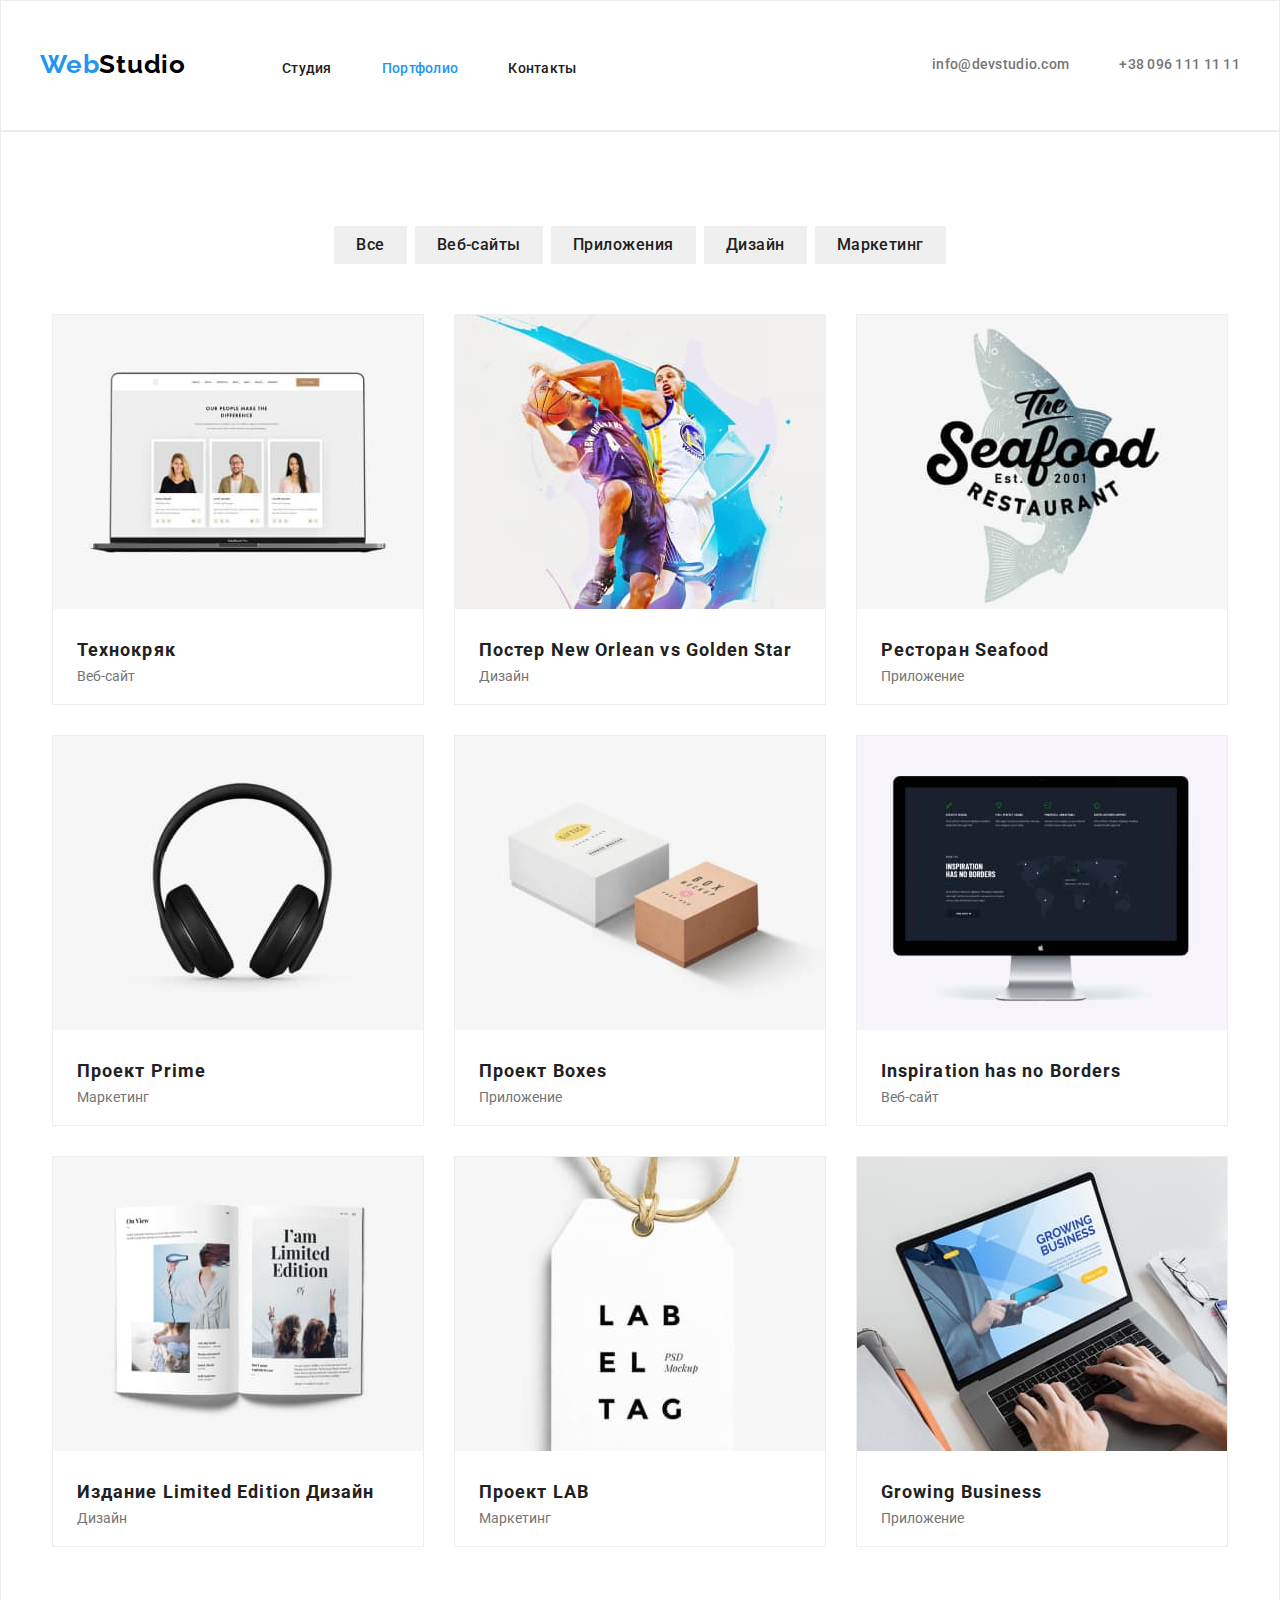
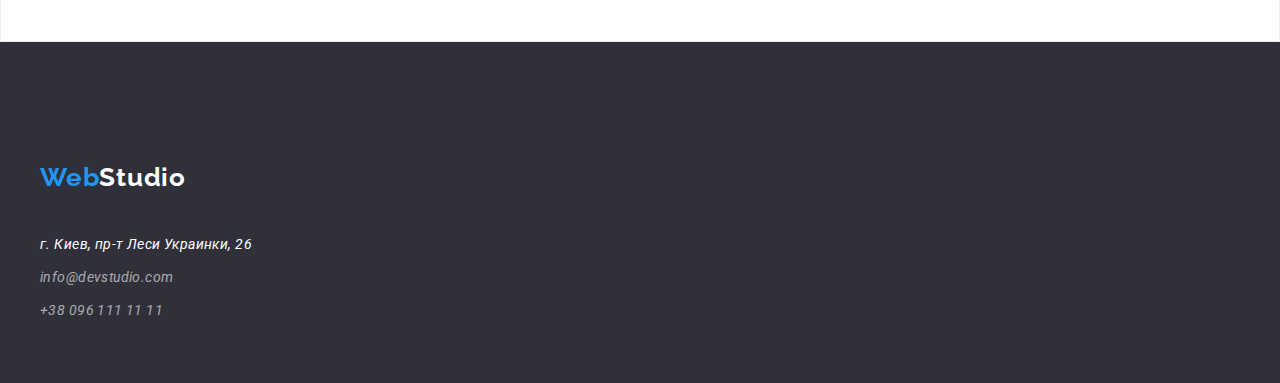
==== portfolio.html @ 840a7e4b "GoIT" ====
<!DOCTYPE html>
<html lang="ru">
  <head>
    <meta charset="UTF-8" />
    <meta http-equiv="X-UA-Compatible" content="IE=edge" />
    <meta name="viewport" content="width=device-width, initial-scale=1.0" />
    <title>Document</title>
    <link rel="preconnect" href="https://fonts.googleapis.com" />
    <link rel="preconnect" href="https://fonts.gstatic.com" crossorigin />
    <link
      href="https://fonts.googleapis.com/css2?family=Raleway:wght@700&family=Roboto:wght@400;500;700;900&display=swap"
      rel="stylesheet"
    />
    <link
      rel="stylesheet"
      href="https://cdnjs.cloudflare.com/ajax/libs/modern-normalize/1.0.0/modern-normalize.min.css"
    />
    <link rel="stylesheet" href="./css/styles.css" />
  </head>

  <body>
    <!--header-->
    <header class="header">
      <div class="container main-nav">
        <nav class="nav">
          <a href="index.html" class="logo-fist"
            >Web<span class="logo-second">Studio</span>
          </a>

          <ul class="list-nav">
            <li class="item">
              <a href="./index.html " class="link">Студия</a>
            </li>
            <li class="item">
              <a href="./portfolio.html" class="link current">Портфолио</a>
            </li>
            <li class="item">
              <a href="./index.html" class="link">Контакты</a>
            </li>
          </ul>
        </nav>

        <ul class="list-contacts">
          <li class="item">
            <a href="mailto:info@devstudio.com" class="link"
              >info@devstudio.com</a
            >
          </li>
          <li class="item">
            <a href="tel:+380961111111" class="link">+38 096 111 11 11</a>
          </li>
        </ul>
      </div>
    </header>
    <main class="portfolio-content">
      <section class="portfolio-section">
        <div class="container">
          <ul class="filters">
            <li class="item">
              <button type="button" class="btn">Все</button>
            </li>
            <li class="item">
              <button type="button" class="btn">Веб-сайты</button>
            </li>
            <li class="item">
              <button type="button" class="btn">Приложения</button>
            </li>
            <li class="item">
              <button type="button" class="btn">Дизайн</button>
            </li>
            <li class="item">
              <button type="button" class="btn">Маркетинг</button>
            </li>
          </ul>

          <ul class="soft-list">
            <li class="item">
              <a href="">
                <img src="./images/laptop.jpg" width="370" alt="laptop" />
              </a>
              <h3 class="card-name">Технокряк</h3>
              <p class="card-text">Веб-сайт</p>
            </li>
            <li class="item">
              <a href="">
                <img src="./images/poster.jpg" width="370" alt="poster" />
              </a>
              <h3 class="card-name">Постер New Orlean vs Golden Star</h3>
              <p class="card-text">Дизайн</p>
            </li>
            <li class="item">
              <a href="">
                <img
                  src="./images/logo-restaurant.jpg"
                  width="370"
                  alt="restaurant"
              /></a>
              <h3 class="card-name">Ресторан Seafood</h3>
              <p class="card-text">Приложение</p>
            </li>
            <li class="item">
              <a href="">
                <img src="./images/headphones.jpg" width="370" alt="headphones"
              /></a>
              <h3 class="card-name">Проект Prime</h3>
              <p class="card-text">Маркетинг</p>
            </li>
            <li class="item">
              <a href=""
                ><img src="./images/box.jpg" width="370" alt="box"
              /></a>
              <h3 class="card-name">Проект Boxes</h3>
              <p class="card-text">Приложение</p>
            </li>
            <li class="item">
              <a href=""
                ><img src="./images/monoblock.jpg" width="370" alt="monoblock"
              /></a>
              <h3 class="card-name">Inspiration has no Borders</h3>
              <p class="card-text">Веб-сайт</p>
            </li>
            <li class="item">
              <a href=""
                ><img src="./images/book.jpg" width="370" alt="book"
              /></a>
              <h3 class="card-name">Издание Limited Edition Дизайн</h3>
              <p class="card-text">Дизайн</p>
            </li>
            <li class="item">
              <a href=""
                ><img src="./images/tag.jpg" width="370" alt="tag"
              /></a>
              <h3 class="card-name">Проект LAB</h3>
              <p class="card-text">Маркетинг</p>
            </li>
            <li class="item">
              <a href=""
                ><img
                  src="./images/working-on-a-laptop.jpg"
                  width="370"
                  alt="working"
              /></a>
              <h3 class="card-name">Growing Business</h3>
              <p class="card-text">Приложение</p>
            </li>
          </ul>
        </div>
      </section>
    </main>
    <footer class="footer">
      <div class="container">
        <a href="index.htm" class="logo-third"
          >Web<span class="logo-fourth">Studio</span>
        </a>
        <address class="address">
          <ul>
            <li>г. Киев, пр-т Леси Украинки, 26</li>
            <li>
              <a href="mailto:info@devstudio.com" class="link"
                >info@devstudio.com</a
              >
            </li>
            <li class="item">
              <a href="tel:+380961111111" class="link">+38 096 111 11 11</a>
            </li>
          </ul>
        </address>
      </div>
    </footer>
  </body>
</html>
---- css/styles.css ----
:root {
    --primary-text-color: #757575;
    --title-tex-color:#212121;
    --accent-color:#2196F3;
    --primary-white-color:#FFFFFF;
    --primary-background-color:#E5E5E5;
    --secondary-background-color:#2F303A;
}
body {
    
    margin: 0;
    font-family: 'Roboto',
    sans-serif;
    font-size: 14px;
    background-color: var(--primary-white-color);
    color: var(--primary-text-color);
}
html {
    box-sizing: border-box;
}
*,
 ::before,
 ::after {
    box-sizing: inherit;
}

a {
    text-decoration: none;
}

ul,
li { 
    margin: 0;
    padding: 0;
    list-style-type: none;
}
.img {
    display: block;
}
/*heder*/
.container {
   
    width: 1200px;
    margin-left: 15px;
    margin-right: 15px;
    margin-left: auto;
    margin-right: auto;
    
}
.header{  
    background: var(--primary-white-color);
    border: 1px solid #ECECEC;
}
.main-nav {
    display: flex;
    align-items: center;
   
}
   
.logo-fist,
.logo-second {
    display: inline-block;
    margin: 0;
    padding: 0;
    margin-left: auto;
    font-family: Raleway;
    font-weight: 700;
    font-size: 26px;
    line-height: 1.19;
    letter-spacing: 0.03em;
    
    
}

.logo-second {
    padding-top: 24px;
    padding-bottom: 25px;
    color: #000000;

}
.logo-fist {

    padding-top: 24px;
    padding-bottom: 25px;
    color: var(--accent-color);
    
}
.list-nav {
    
    display: inline-flex;
    margin-left: 93px;
}
.list-nav .item + .item {
    
    margin-left: 50px;
   
}

.list-nav .link {
    display: block;
    padding-top: 32px;
    padding-bottom: 32px;
    font-weight: 500;
    font-size: 14px;
    line-height: 1.14;
    letter-spacing: 0.02em;
    color: var(--title-tex-color);
} 
.list-nav .link.current {
    color: var(--accent-color);
}
.list-nav .link:hover,
.list-nav .link:focus {
    color: var(--accent-color);
}
.list-contacts {

    display: inline-flex;
    margin-left: auto;
    
}
.list-contacts .item + .item {
    margin-left: 50px;
}
.list-contacts .link {
    display: block;
    padding-top: 32px;
    padding-bottom: 32px;

    font-weight: 500;
    font-size: 14px;
    line-height: 1.14;
    letter-spacing: 0.02em;
    color: var(--primary-text-color);

}
.list-contacts .link:hover,
.list-contacts .link:focus {
    color: var(--accent-color);
}

/*hero*/
.hero {
  
    margin: 0 auto;
    text-align: center;    
    background: var(--secondary-background-color);
}
h1 {
    
    padding-top: 200px;
    margin-top: 0px;
    font-weight: 900;  
    font-size: 44px;
    line-height:1.36;
    letter-spacing: 0.06em;
    margin-bottom: 30px;
    text-transform: uppercase;
    color: var(--primary-white-color);
   
}


.button {
    display: inline-block;  
    padding: 10px 32px;
    min-width: 200px;
    margin-bottom:  200px;
    
    font-family: inherit;
    font-weight: 700;
    font-size: 16px;
    line-height: 1.87;
    align-items: center;
    letter-spacing: 0.06em;
    border-radius: 4px solid;
    cursor: pointer;
    color: var(--primary-white-color);
    background-color: var(--accent-color);
    
}
.button:hover,
.button:focus {
    filter: drop-shadow(0px 4px 4px rgba(0, 0, 0, 0.25));
    border-radius: 4px solid;
}
.button .primary {
    color: var(--title-tex-color);
    background-color: #F5F4FA;
}
.button .secondary {
    color: var(--accent-color);
    background-color: var(--primary-white-color);
}
/*peculiarities*/
.post {
    background: var(--primary-background-color);
    padding-top: 94px;
    padding-bottom: 94px;
    
}
.post-list {
    display: flex;
    flex-wrap: wrap;
}
.post-list .item {
    width: 270px;
    
}
.post-list .item + .item {
     margin-right: 30px;
    

}
.post-title {
    margin: 0;
    margin-bottom: 10px;
    font-weight: 700;
    font-size: 14px;
    line-height: 1.14;
    letter-spacing: 0.03em;
    text-transform: uppercase;
    color: var(--title-tex-color);
}
.post-text {
    margin: 0;
    font-weight: 400;
    font-size: 14px;
    line-height: 1.71;
    letter-spacing: 0.03em;
    color: var(--primary-text-color);
}

/*we doing */
.we-doing {
    background: var(--primary-background-color);
}
.content-list {
    display: flex;
    flex-wrap: wrap;
}
.content-list .item + .item {
    margin-left: 30px; 
}

.section-name 
{
    margin: 0 auto;
    margin-bottom: 50px;
    padding-top: 94px;
    font-weight: 700;
    font-size: 36px;
    text-align: center;
    letter-spacing: 0.03em;
    line-height: 1.17;
    color: var(--title-tex-color);
} 



/*our team*/
.team {
   
    margin-top: 94px;
    background: #F5F4FA;
}
.team-list {

    display: flex;
    flex-wrap: wrap;
}
.team-list .item + .item {
    margin-left: 30px;
}

.team-list .item {
    text-align: center;
    align-items:center;
    background: #FFFFFF;
    box-shadow: 0px 1px 3px rgba(0, 0, 0, 0.12),
    0px 1px 1px rgba(0, 0, 0, 0.14),
    0px 2px 1px rgba(0, 0, 0, 0.2);
    border-radius: 0px 0px 4px 4px;
    margin-bottom: 94px;
}         
    

       

.box-name {
    margin: 0;
    padding-top: 30px; 
    padding-bottom:  10px;

    font-weight: 500;
    font-size: 16px;
    line-height: 1.19;
    letter-spacing: 0.03em;
    color: var(--title-tex-color);

}
.box-text {
    margin: 0;
    padding-bottom: 30px;

    font-weight: 400;
    font-size: 16px;
    line-height: 1.19;
    letter-spacing: 0.03em;
    color: var(--primary-text-color);

}

/* basement */ 
.footer {
    display: block;
    cursor: none;
    background: var(--secondary-background-color);
}

.logo-third,
.logo-fourth {
    display: inline-block;
    padding-top: 60px;
    padding-bottom: 20px;
    font-family: Raleway;
    font-weight: 700;
    font-size: 26px;
    line-height: 1.19;
    letter-spacing: 0.03em;
}
.logo-third {
    cursor: none;
    color: var(--accent-color);

}
.logo-fourth {
    cursor: none;
    color: var(--primary-white-color);
}
.address li {
    display: block;
    margin: 0;
    padding-bottom: 9px; 
    cursor: none;
    font-weight: 400;
    font-size: 14px;
    line-height: 1.71;
    letter-spacing: 0.03em;
    color: var(--primary-white-color);
    
}
.address .link {
    display: block;
    margin: 0;
    
    cursor: none;
    font-weight: 400;
    font-size: 14px;
    line-height: 1.71;
    letter-spacing: 0.03em;
    color: rgba(255, 255, 255, 0.6);
    
}
.address .item {
    display: block;
    padding-bottom: 60px;
}
/* Portfolio Page*/
.btn { 
    display: block;
    font-family: inherit;
    border-radius: 4px solid;
    border: transparent;
    font-weight: 500;
    font-size: 16px;
    line-height: 1.62;
    text-align: center;
    letter-spacing: 0.03em;
    padding: 6px 22px;
    cursor: pointer;
    color: var(--title-tex-color);
}
.btn:hover,
.btn:focus {
    color: #FFFFFF;
    background: #2196F3;
}


/*portfolio section*/
.portfolio-section {
    
    padding-bottom: 94px;
    border: 1px solid #ECECEC;
}

.filters {
    display: flex;
    align-items: center;
    text-align: center;
    justify-content: center;
    padding-top: 94px;
      
}
.filters .item + .item {
    margin-left: 8px;
}


.soft-list {

    display: flex;
    flex-wrap: wrap;
    padding-top: 50px;
    justify-content: center;
   

}

.soft-list .item{
   
    margin-right: 30px;
    margin-bottom: 30px;
} 

.soft-list .item {
    
    background: #FFFFFF;
    border: 1px solid #EEEEEE;
    box-sizing: border-box;

}
.soft-list .item:nth-child( 3n ) {
    margin-right: 0;
    
}
.soft-list .item:nth-last-child( -n +3 ) {
    margin-bottom: 0;
}
.soft-list p {
   margin: 0;
   padding-left: 24px;
   padding-bottom: 20px;
}
.card-name {
    margin: 0;
    padding-left: 24px;
    padding-top: 20px;
    font-weight: 700;
    font-size: 18px;
    line-height: 2;
    letter-spacing: 0.06em;
    color: var(--title-tex-color);
}
.card-tex {
    
    font-weight: 400;
    font-size: 16px;
    line-height: 1.87;
    letter-spacing: 0.03em;
    color: var(--primary-text-color);
}
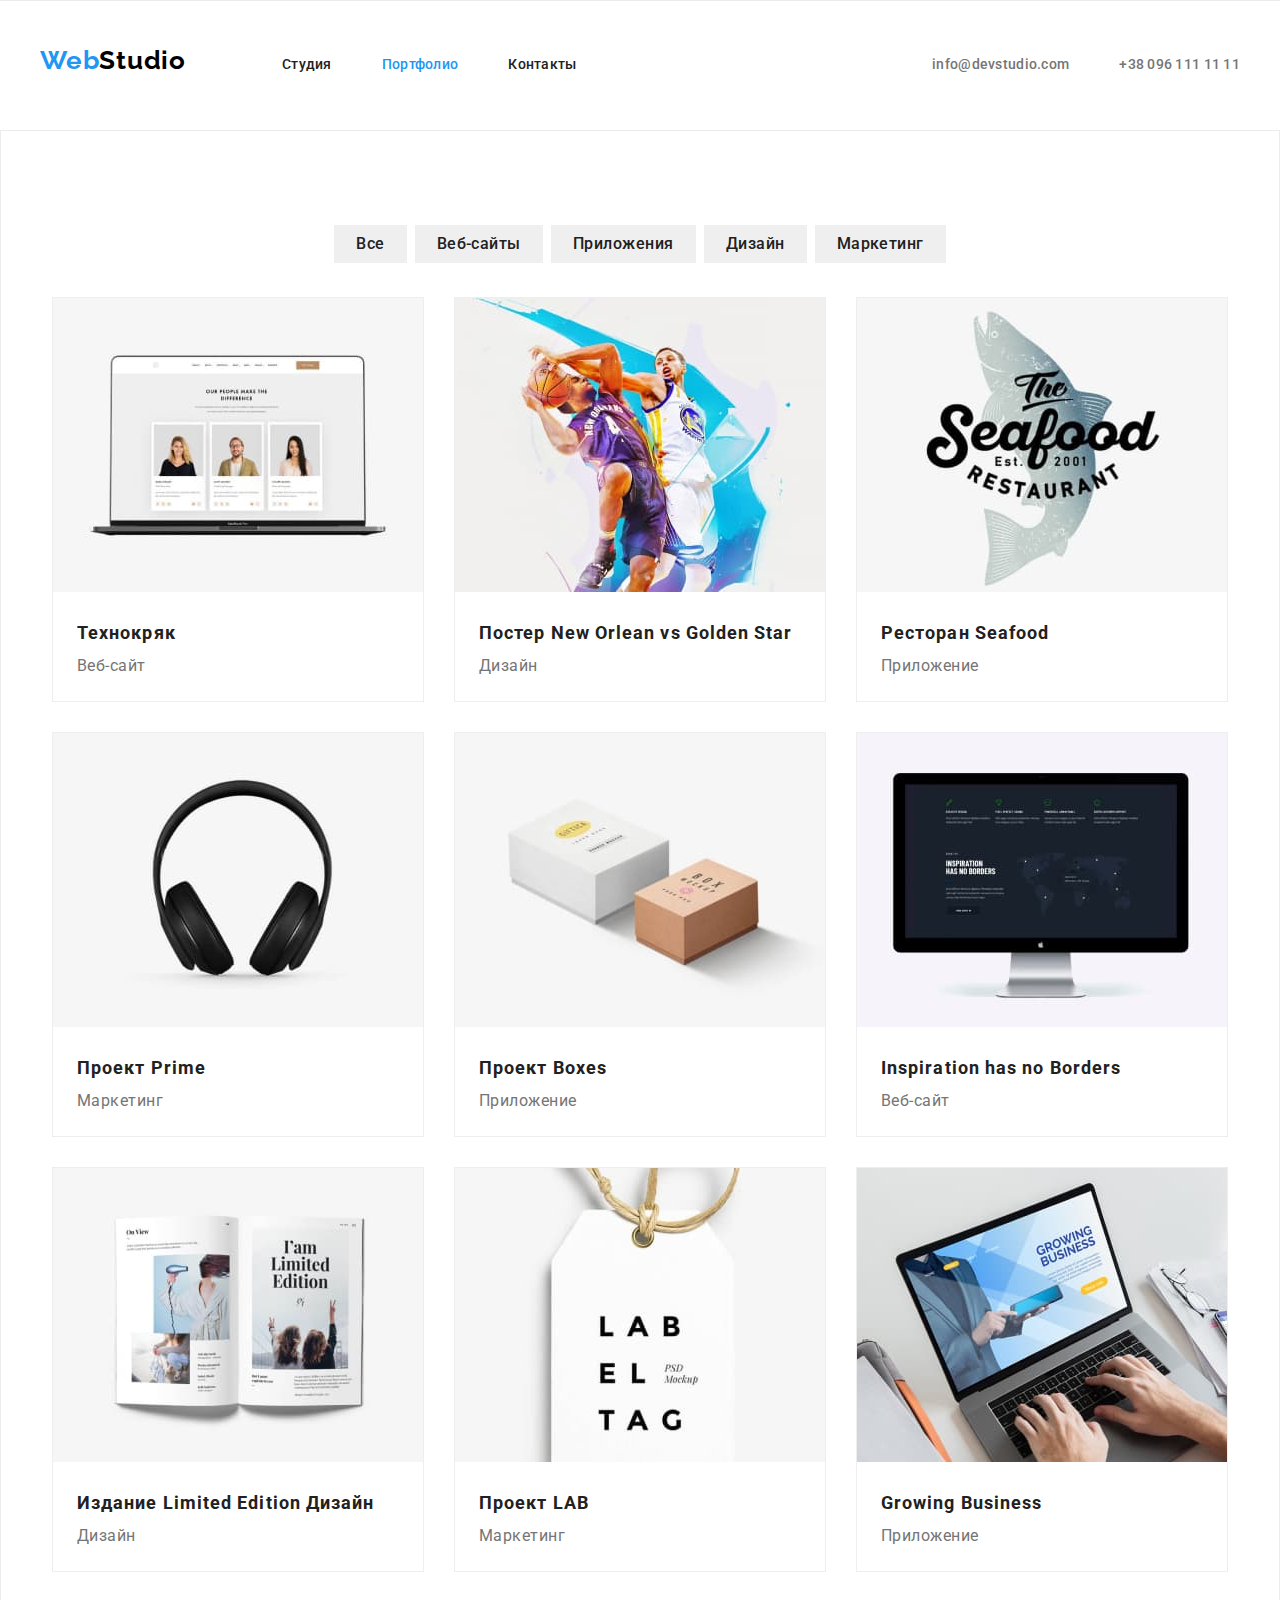
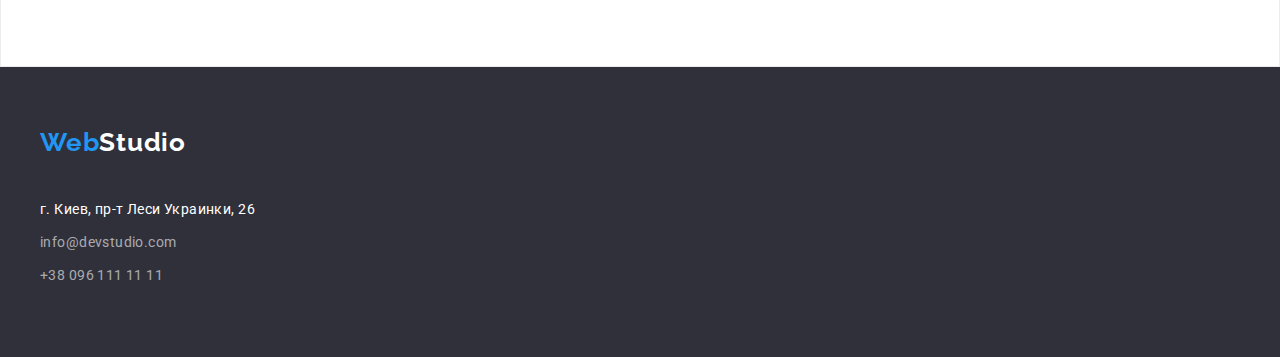
==== commit 2d3ad651: "GoIT" ====
--- a/portfolio.html
+++ b/portfolio.html
@@ -78,15 +78,20 @@
               <a href="">
                 <img src="./images/laptop.jpg" width="370" alt="laptop" />
               </a>
-              <h3 class="card-name">Технокряк</h3>
-              <p class="card-text">Веб-сайт</p>
+
+              <div class="soft-card">
+                <h3 class="card-name">Технокряк</h3>
+                <p class="card-text">Веб-сайт</p>
+              </div>
             </li>
             <li class="item">
               <a href="">
                 <img src="./images/poster.jpg" width="370" alt="poster" />
               </a>
-              <h3 class="card-name">Постер New Orlean vs Golden Star</h3>
-              <p class="card-text">Дизайн</p>
+              <div class="soft-card">
+                <h3 class="card-name">Постер New Orlean vs Golden Star</h3>
+                <p class="card-text">Дизайн</p>
+              </div>
             </li>
             <li class="item">
               <a href="">
@@ -95,43 +100,55 @@
                   width="370"
                   alt="restaurant"
               /></a>
-              <h3 class="card-name">Ресторан Seafood</h3>
-              <p class="card-text">Приложение</p>
+              <div class="soft-card">
+                <h3 class="card-name">Ресторан Seafood</h3>
+                <p class="card-text">Приложение</p>
+              </div>
             </li>
             <li class="item">
               <a href="">
                 <img src="./images/headphones.jpg" width="370" alt="headphones"
               /></a>
-              <h3 class="card-name">Проект Prime</h3>
-              <p class="card-text">Маркетинг</p>
+              <div class="soft-card">
+                <h3 class="card-name">Проект Prime</h3>
+                <p class="card-text">Маркетинг</p>
+              </div>
             </li>
             <li class="item">
               <a href=""
                 ><img src="./images/box.jpg" width="370" alt="box"
               /></a>
-              <h3 class="card-name">Проект Boxes</h3>
-              <p class="card-text">Приложение</p>
+              <div class="soft-card">
+                <h3 class="card-name">Проект Boxes</h3>
+                <p class="card-text">Приложение</p>
+              </div>
             </li>
             <li class="item">
               <a href=""
                 ><img src="./images/monoblock.jpg" width="370" alt="monoblock"
               /></a>
-              <h3 class="card-name">Inspiration has no Borders</h3>
-              <p class="card-text">Веб-сайт</p>
+              <div class="soft-card">
+                <h3 class="card-name">Inspiration has no Borders</h3>
+                <p class="card-text">Веб-сайт</p>
+              </div>
             </li>
             <li class="item">
               <a href=""
                 ><img src="./images/book.jpg" width="370" alt="book"
               /></a>
-              <h3 class="card-name">Издание Limited Edition Дизайн</h3>
-              <p class="card-text">Дизайн</p>
+              <div class="soft-card">
+                <h3 class="card-name">Издание Limited Edition Дизайн</h3>
+                <p class="card-text">Дизайн</p>
+              </div>
             </li>
             <li class="item">
               <a href=""
                 ><img src="./images/tag.jpg" width="370" alt="tag"
               /></a>
-              <h3 class="card-name">Проект LAB</h3>
-              <p class="card-text">Маркетинг</p>
+              <div class="soft-card">
+                <h3 class="card-name">Проект LAB</h3>
+                <p class="card-text">Маркетинг</p>
+              </div>
             </li>
             <li class="item">
               <a href=""
@@ -140,8 +157,10 @@
                   width="370"
                   alt="working"
               /></a>
-              <h3 class="card-name">Growing Business</h3>
-              <p class="card-text">Приложение</p>
+              <div class="soft-card">
+                <h3 class="card-name">Growing Business</h3>
+                <p class="card-text">Приложение</p>
+              </div>
             </li>
           </ul>
         </div>
--- a/css/styles.css
+++ b/css/styles.css
@@ -47,9 +47,11 @@
     margin-right: auto;
     
 }
-.header{  
+.header {
+    padding-top: 24px;
+    padding-bottom: 25px;
     background: var(--primary-white-color);
-    border: 1px solid #ECECEC;
+    border-top: 1px solid #ECECEC;
 }
 .main-nav {
     display: flex;
@@ -73,15 +75,12 @@
 }
 
 .logo-second {
-    padding-top: 24px;
-    padding-bottom: 25px;
+   
     color: #000000;
 
 }
 .logo-fist {
 
-    padding-top: 24px;
-    padding-bottom: 25px;
     color: var(--accent-color);
     
 }
@@ -141,14 +140,15 @@
 
 /*hero*/
 .hero {
-  
+    padding-top: 200px;
+    padding-bottom: 200px;
     margin: 0 auto;
     text-align: center;    
     background: var(--secondary-background-color);
 }
 h1 {
     
-    padding-top: 200px;
+    
     margin-top: 0px;
     font-weight: 900;  
     font-size: 44px;
@@ -165,7 +165,7 @@
     display: inline-block;  
     padding: 10px 32px;
     min-width: 200px;
-    margin-bottom:  200px;
+   
     
     font-family: inherit;
     font-weight: 700;
@@ -233,6 +233,9 @@
 
 /*we doing */
 .we-doing {
+    padding-top: 94px;
+   
+    
     background: var(--primary-background-color);
 }
 .content-list {
@@ -247,7 +250,7 @@
 {
     margin: 0 auto;
     margin-bottom: 50px;
-    padding-top: 94px;
+   
     font-weight: 700;
     font-size: 36px;
     text-align: center;
@@ -261,7 +264,7 @@
 /*our team*/
 .team {
    
-    margin-top: 94px;
+    padding-top:  94px;
     background: #F5F4FA;
 }
 .team-list {
@@ -283,16 +286,19 @@
     border-radius: 0px 0px 4px 4px;
     margin-bottom: 94px;
 }         
-    
+.team-box {
+    
+    padding-top: 30px;
+    padding-bottom: 30px;
+    
+}    
 
        
 
 .box-name {
     margin: 0;
-    padding-top: 30px; 
-    padding-bottom:  10px;
-
-    font-weight: 500;
+    margin-bottom: 10px;
+           font-weight: 500;
     font-size: 16px;
     line-height: 1.19;
     letter-spacing: 0.03em;
@@ -301,8 +307,7 @@
 }
 .box-text {
     margin: 0;
-    padding-bottom: 30px;
-
+    
     font-weight: 400;
     font-size: 16px;
     line-height: 1.19;
@@ -314,14 +319,16 @@
 /* basement */ 
 .footer {
     display: block;
-    cursor: none;
+    
+    padding-top: 60px;
+    padding-bottom: 60px;
     background: var(--secondary-background-color);
 }
 
 .logo-third,
 .logo-fourth {
     display: inline-block;
-    padding-top: 60px;
+    
     padding-bottom: 20px;
     font-family: Raleway;
     font-weight: 700;
@@ -335,14 +342,15 @@
 
 }
 .logo-fourth {
-    cursor: none;
+   
     color: var(--primary-white-color);
 }
 .address li {
     display: block;
     margin: 0;
     padding-bottom: 9px; 
-    cursor: none;
+   
+    font-style: normal;
     font-weight: 400;
     font-size: 14px;
     line-height: 1.71;
@@ -353,8 +361,8 @@
 .address .link {
     display: block;
     margin: 0;
-    
-    cursor: none;
+    font-style: normal;
+    
     font-weight: 400;
     font-size: 14px;
     line-height: 1.71;
@@ -364,7 +372,7 @@
 }
 .address .item {
     display: block;
-    padding-bottom: 60px;
+    
 }
 /* Portfolio Page*/
 .btn { 
@@ -390,7 +398,7 @@
 
 /*portfolio section*/
 .portfolio-section {
-    
+    padding-top: 94px;
     padding-bottom: 94px;
     border: 1px solid #ECECEC;
 }
@@ -400,7 +408,7 @@
     align-items: center;
     text-align: center;
     justify-content: center;
-    padding-top: 94px;
+    margin-bottom: 34px;
       
 }
 .filters .item + .item {
@@ -412,7 +420,7 @@
 
     display: flex;
     flex-wrap: wrap;
-    padding-top: 50px;
+   
     justify-content: center;
    
 
@@ -440,20 +448,23 @@
 }
 .soft-list p {
    margin: 0;
-   padding-left: 24px;
-   padding-bottom: 20px;
+  
+}
+.soft-card {
+    padding-top: 20px;
+    padding-bottom: 20px;
+    padding-left: 24px;
 }
 .card-name {
     margin: 0;
-    padding-left: 24px;
-    padding-top: 20px;
+    
     font-weight: 700;
     font-size: 18px;
     line-height: 2;
     letter-spacing: 0.06em;
     color: var(--title-tex-color);
 }
-.card-tex {
+.card-text {
     
     font-weight: 400;
     font-size: 16px;
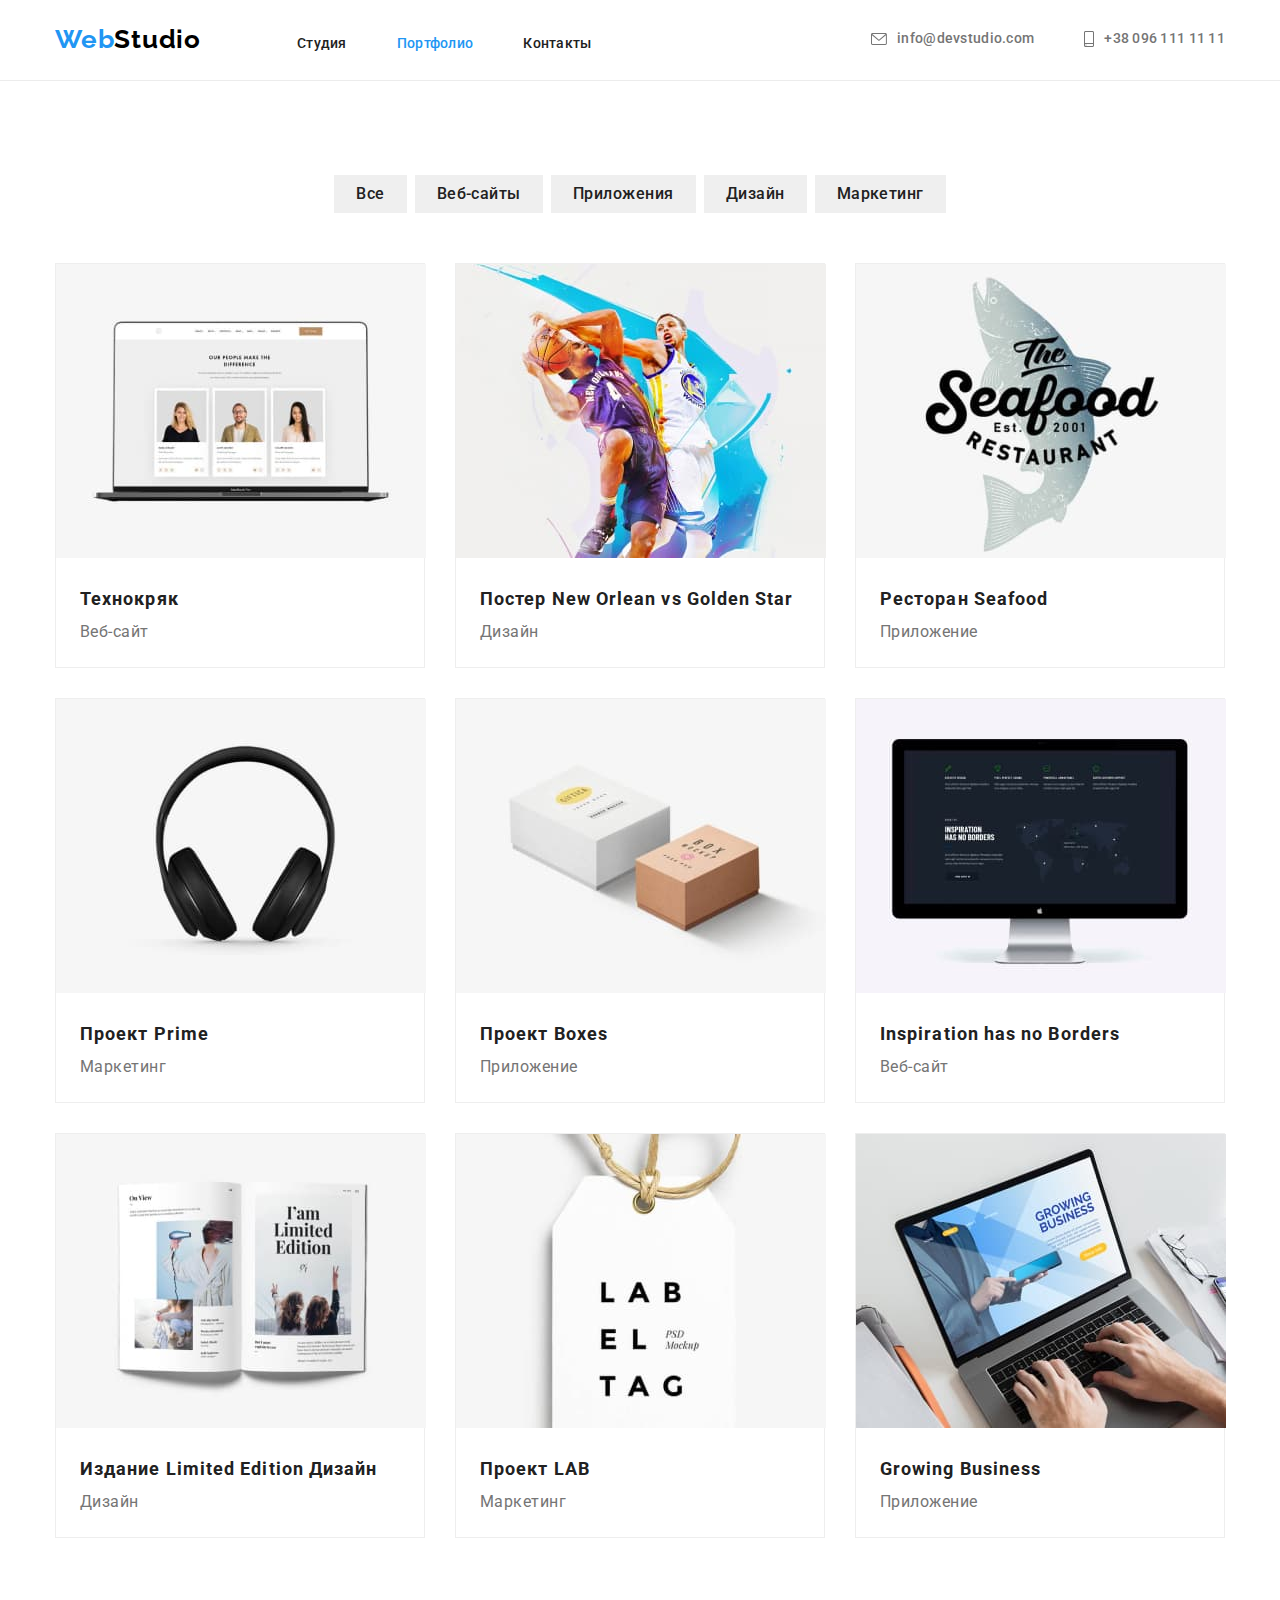
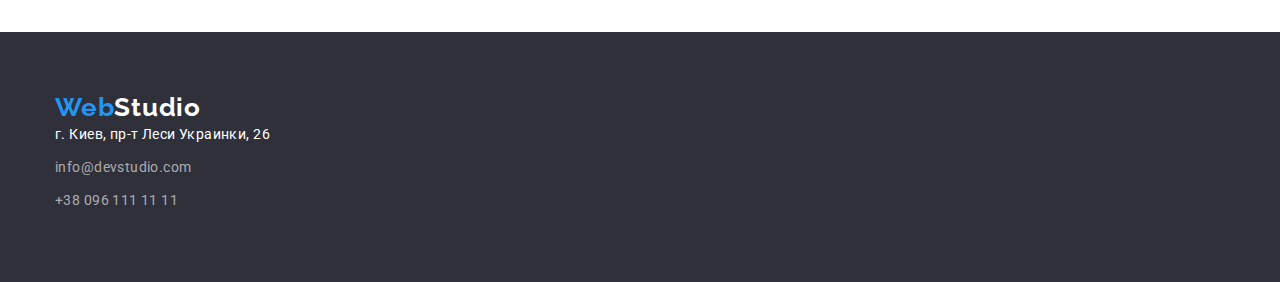
==== commit 9234d6bf: "GoIT" ====
--- a/portfolio.html
+++ b/portfolio.html
@@ -42,12 +42,20 @@
 
         <ul class="list-contacts">
           <li class="item">
-            <a href="mailto:info@devstudio.com" class="link"
-              >info@devstudio.com</a
-            >
+            <a href="mailto:info@devstudio.com" class="link">
+              <svg class="icon" width="16" height="12">
+                <use href="./images/symbol-defs.svg#envelope"></use>
+              </svg>
+              info@devstudio.com
+            </a>
           </li>
           <li class="item">
-            <a href="tel:+380961111111" class="link">+38 096 111 11 11</a>
+            <a href="tel:+380961111111" class="link">
+              <svg class="icon" width="10" height="16">
+                <use href="./images/symbol-defs.svg#smartphone"></use>
+              </svg>
+              +38 096 111 11 11
+            </a>
           </li>
         </ul>
       </div>
--- a/css/styles.css
+++ b/css/styles.css
@@ -5,6 +5,7 @@
     --primary-white-color:#FFFFFF;
     --primary-background-color:#E5E5E5;
     --secondary-background-color:#2F303A;
+    --primary-icon-color:#afb1b8;
 }
 body {
     
@@ -27,6 +28,9 @@
 a {
     text-decoration: none;
 }
+a:hover {
+    text-decoration: none;
+}
 
 ul,
 li { 
@@ -41,8 +45,8 @@
 .container {
    
     width: 1200px;
-    margin-left: 15px;
-    margin-right: 15px;
+    padding-right:  15px;
+    padding-left:  15px;
     margin-left: auto;
     margin-right: auto;
     
@@ -51,7 +55,7 @@
     padding-top: 24px;
     padding-bottom: 25px;
     background: var(--primary-white-color);
-    border-top: 1px solid #ECECEC;
+    border-bottom: 1px solid #ECECEC;
 }
 .main-nav {
     display: flex;
@@ -65,6 +69,7 @@
     margin: 0;
     padding: 0;
     margin-left: auto;
+    
     font-family: Raleway;
     font-weight: 700;
     font-size: 26px;
@@ -97,8 +102,6 @@
 
 .list-nav .link {
     display: block;
-    padding-top: 32px;
-    padding-bottom: 32px;
     font-weight: 500;
     font-size: 14px;
     line-height: 1.14;
@@ -122,10 +125,8 @@
     margin-left: 50px;
 }
 .list-contacts .link {
-    display: block;
-    padding-top: 32px;
-    padding-bottom: 32px;
-
+    display: flex;
+    align-items:center;
     font-weight: 500;
     font-size: 14px;
     line-height: 1.14;
@@ -133,9 +134,19 @@
     color: var(--primary-text-color);
 
 }
+.list-contacts .icon {
+
+    margin-right: 10px;
+    fill: var(--primary-text-color);
+}
+.list-contacts a:hover svg,
+.list-contacts a:focus svg{
+    fill: var(--accent-color);}
+
 .list-contacts .link:hover,
 .list-contacts .link:focus {
     color: var(--accent-color);
+    fill: var(--accent-color);
 }
 
 /*hero*/
@@ -145,7 +156,24 @@
     margin: 0 auto;
     text-align: center;    
     background: var(--secondary-background-color);
-}
+} 
+
+/* Img Overlay */
+
+.overlay {
+
+    max-width: 1600px;
+    min-height: 600px;
+    margin-left: auto;
+    margin-right: auto;
+    background: rgba(47, 48, 58, 0.4);
+    background-image: url(../images/img-overlay.jpg);
+    background-repeat: no-repeat;
+    background-position: center;
+    background-size: cover;
+
+}
+
 h1 {
     
     
@@ -173,7 +201,7 @@
     line-height: 1.87;
     align-items: center;
     letter-spacing: 0.06em;
-    border-radius: 4px solid;
+    
     cursor: pointer;
     color: var(--primary-white-color);
     background-color: var(--accent-color);
@@ -194,26 +222,30 @@
 }
 /*peculiarities*/
 .post {
-    background: var(--primary-background-color);
+    
+    background: var(--primary-white-color);
     padding-top: 94px;
     padding-bottom: 94px;
-    
-}
+   
+       }
 .post-list {
+    
     display: flex;
     flex-wrap: wrap;
+    
 }
 .post-list .item {
     width: 270px;
     
+    
 }
 .post-list .item + .item {
-     margin-right: 30px;
-    
-
+     margin-left: 30px;
+    
 }
 .post-title {
     margin: 0;
+    padding: 0;
     margin-bottom: 10px;
     font-weight: 700;
     font-size: 14px;
@@ -224,19 +256,35 @@
 }
 .post-text {
     margin: 0;
+    padding: 0;
     font-weight: 400;
     font-size: 14px;
     line-height: 1.71;
     letter-spacing: 0.03em;
     color: var(--primary-text-color);
+}
+.icon-box {
+    display: flex;
+    justify-content: center;
+    align-items: center;
+
+    width: 270px;
+    height: 120px;
+    margin-bottom: 30px;
+    background: #F5F4FA;
+    border-radius: 4px;
+
+} 
+.icon-box + .icon-box {
+    margin-left: 30px;
 }
 
 /*we doing */
 .we-doing {
-    padding-top: 94px;
-   
-    
-    background: var(--primary-background-color);
+    
+    padding-bottom: 94px;
+    
+    background: var(--primary-white-color);
 }
 .content-list {
     display: flex;
@@ -265,6 +313,7 @@
 .team {
    
     padding-top:  94px;
+    padding-bottom: 94px;
     background: #F5F4FA;
 }
 .team-list {
@@ -273,9 +322,10 @@
     flex-wrap: wrap;
 }
 .team-list .item + .item {
+    
     margin-left: 30px;
 }
-
+     
 .team-list .item {
     text-align: center;
     align-items:center;
@@ -284,21 +334,19 @@
     0px 1px 1px rgba(0, 0, 0, 0.14),
     0px 2px 1px rgba(0, 0, 0, 0.2);
     border-radius: 0px 0px 4px 4px;
-    margin-bottom: 94px;
+    
 }         
 .team-box {
     
     padding-top: 30px;
     padding-bottom: 30px;
     
-}    
-
-       
+}           
 
 .box-name {
     margin: 0;
     margin-bottom: 10px;
-           font-weight: 500;
+    font-weight: 500;
     font-size: 16px;
     line-height: 1.19;
     letter-spacing: 0.03em;
@@ -307,7 +355,6 @@
 }
 .box-text {
     margin: 0;
-    
     font-weight: 400;
     font-size: 16px;
     line-height: 1.19;
@@ -315,21 +362,104 @@
     color: var(--primary-text-color);
 
 }
+.social-list {
+
+    display: flex;
+    justify-content: center;
+    align-items: center;
+    margin-top: 15px;
+    
+}
+.social-list .list-item + .list-item {
+    margin-left: 10px;
+}
+.social-list .link {
+
+    display: flex;
+    justify-content: center;
+    align-items:center;
+    text-decoration: none;
+    width: 44px;
+    height: 44px;
+    border-radius: 50%; 
+    
+}
+.social-list .icon {
+   
+    fill: var(--primary-icon-color);
+}
+
+.social-list a:hover svg,
+.social-list a:focus svg {
+
+    fill: var(--primary-white-color);
+}      
+
+.social-list .link:hover,
+.social-list .link:focus {
+    fill: var(--primary-white-color);
+    background-color:var(--accent-color);
+}
+
+/*clients*/
+
+.clients {
+    
+    padding-top: 94px;
+    padding-bottom:  94px;
+}
+.clients-list {
+
+    display: flex;
+    flex-wrap: wrap;
+}
+
+.clients .link {
+    display: flex;
+    justify-content: center;
+    align-items:center;
+    width: 170px;
+    height: 92px;
+    filter: drop-shadow(0px 4px 4px rgba(0, 0, 0, 0.25));
+    border: 1px solid #AFB1B8;
+
+}
+.clients .item + .item {
+    
+    margin-left: 30px;
+    
+}
+
+.clients .icon {
+    fill: var(--primary-icon-color);
+}
+.clients a:hover svg,
+.clients a:focus svg {
+
+    fill: var(--accent-color);
+ 
+}
+.clients .link:hover,
+.clients .link:focus{
+    border: 1px solid var(--accent-color);
+}
+
 
 /* basement */ 
 .footer {
-    display: block;
-    
+
+    display: flex; 
     padding-top: 60px;
     padding-bottom: 60px;
     background: var(--secondary-background-color);
 }
-
+.footer-logo {
+    
+    margin-bottom: 20px;
+}
 .logo-third,
 .logo-fourth {
-    display: inline-block;
-    
-    padding-bottom: 20px;
+
     font-family: Raleway;
     font-weight: 700;
     font-size: 26px;
@@ -337,19 +467,20 @@
     letter-spacing: 0.03em;
 }
 .logo-third {
-    cursor: none;
+    text-decoration: none;
     color: var(--accent-color);
 
 }
-.logo-fourth {
-   
+.logo-fourth {   
     color: var(--primary-white-color);
-}
+
+}
+
 .address li {
     display: block;
     margin: 0;
-    padding-bottom: 9px; 
-   
+    margin-bottom: 9px; 
+
     font-style: normal;
     font-weight: 400;
     font-size: 14px;
@@ -361,18 +492,64 @@
 .address .link {
     display: block;
     margin: 0;
+
     font-style: normal;
-    
     font-weight: 400;
     font-size: 14px;
     line-height: 1.71;
     letter-spacing: 0.03em;
     color: rgba(255, 255, 255, 0.6);
-    
-}
-.address .item {
-    display: block;
-    
+
+}
+.info-footer { 
+    float: left;
+    margin-right: 70px;
+}
+
+/*social networks*/
+
+.network {
+    display: flex;
+    flex-direction: column;
+    margin-top: 15px;
+    width: 206px;
+    
+   
+}
+.network-name {
+    margin: 0;
+    margin-bottom: 20px;
+
+    font-weight: 700;
+    font-size: 14px;
+    line-height: 1.14;
+    letter-spacing: 0.03em;
+    text-transform: uppercase;
+    color: var(--primary-white-color);
+}
+
+.network-list {
+    display: flex;
+    flex-wrap: wrap;
+}
+.network-list .link {
+   display: flex;
+   justify-content: center;
+   align-items:center;
+   width: 44px;
+   height: 44px;
+   border-radius: 50%;
+   background: rgba(255, 255, 255, 0.1)
+}
+.network-list .item + .item {
+    margin-left: 10px;
+}
+.network .icon{
+    fill: var(--primary-white-color);
+}
+
+.network .twitter {
+    background: var(--accent-color);
 }
 /* Portfolio Page*/
 .btn { 
@@ -400,7 +577,8 @@
 .portfolio-section {
     padding-top: 94px;
     padding-bottom: 94px;
-    border: 1px solid #ECECEC;
+   
+    
 }
 
 .filters {
@@ -408,7 +586,7 @@
     align-items: center;
     text-align: center;
     justify-content: center;
-    margin-bottom: 34px;
+    margin-bottom: 50px;
       
 }
 .filters .item + .item {
@@ -419,15 +597,15 @@
 .soft-list {
 
     display: flex;
-    flex-wrap: wrap;
-   
-    justify-content: center;
-   
-
+    flex-wrap: wrap; 
+    margin-right: 0; 
+    margin-left: 0;
+    
+   
 }
 
 .soft-list .item{
-   
+    width: calc((100% - 60px)/3) ;
     margin-right: 30px;
     margin-bottom: 30px;
 } 
@@ -446,10 +624,7 @@
 .soft-list .item:nth-last-child( -n +3 ) {
     margin-bottom: 0;
 }
-.soft-list p {
-   margin: 0;
-  
-}
+
 .soft-card {
     padding-top: 20px;
     padding-bottom: 20px;
@@ -465,7 +640,7 @@
     color: var(--title-tex-color);
 }
 .card-text {
-    
+    margin: 0;
     font-weight: 400;
     font-size: 16px;
     line-height: 1.87;
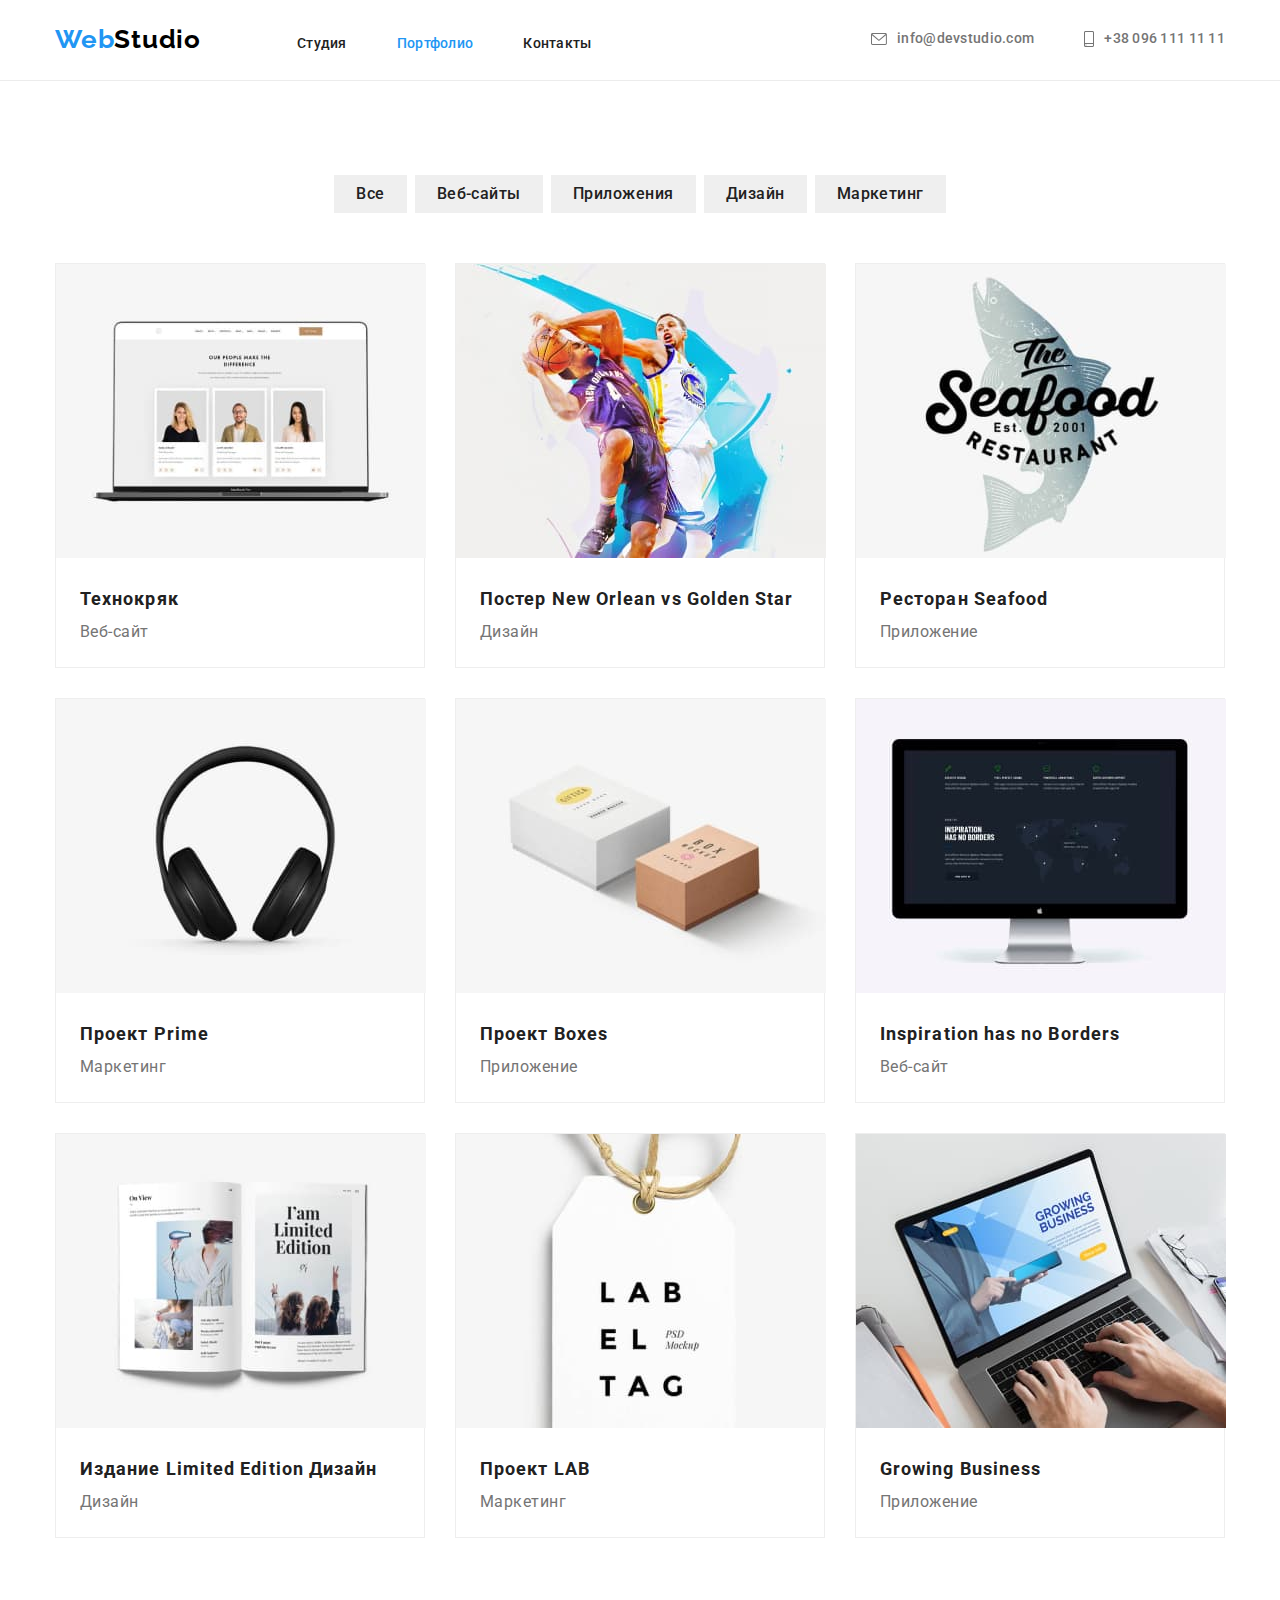
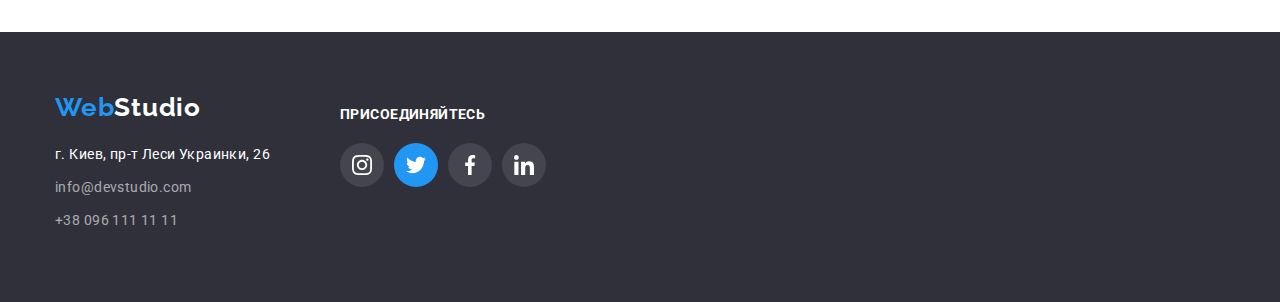
==== commit 85a1e072: "GoIT" ====
--- a/portfolio.html
+++ b/portfolio.html
@@ -176,22 +176,60 @@
     </main>
     <footer class="footer">
       <div class="container">
-        <a href="index.htm" class="logo-third"
-          >Web<span class="logo-fourth">Studio</span>
-        </a>
-        <address class="address">
-          <ul>
-            <li>г. Киев, пр-т Леси Украинки, 26</li>
-            <li>
-              <a href="mailto:info@devstudio.com" class="link"
-                >info@devstudio.com</a
-              >
-            </li>
-            <li class="item">
-              <a href="tel:+380961111111" class="link">+38 096 111 11 11</a>
-            </li>
-          </ul>
-        </address>
+        <div class="info-footer">
+          <div class="footer-logo">
+            <a href="index.htm" class="logo-third"
+              >Web<span class="logo-fourth">Studio</span>
+            </a>
+          </div>
+
+          <address class="address">
+            <ul>
+              <li>г. Киев, пр-т Леси Украинки, 26</li>
+              <li>
+                <a href="mailto:info@devstudio.com" class="link"
+                  >info@devstudio.com</a
+                >
+              </li>
+              <li class="item">
+                <a href="tel:+380961111111" class="link">+38 096 111 11 11</a>
+              </li>
+            </ul>
+          </address>
+        </div>
+        <section class="network">
+          <h3 class="network-name">присоединяйтесь</h3>
+          <ul class="network-list">
+            <li class="item">
+              <a href="https://www.instagram.com/" class="link">
+                <svg class="icon" width="20" height="20">
+                  <use href="./images/symbol-defs.svg#instagram"></use>
+                </svg>
+              </a>
+            </li>
+            <li class="item">
+              <a href="https://twitter.com/" class="link twitter">
+                <svg class="icon" width="20" height="20">
+                  <use href="./images/symbol-defs.svg#twitter"></use>
+                </svg>
+              </a>
+            </li>
+            <li class="item">
+              <a href="https://facebook.com/" class="link">
+                <svg class="icon" width="20" height="20">
+                  <use href="./images/symbol-defs.svg#facebook"></use>
+                </svg>
+              </a>
+            </li>
+            <li class="item">
+              <a href="https://linkedin.com/" class="link">
+                <svg class="icon" width="20" height="20">
+                  <use href="./images/symbol-defs.svg#linkedin"></use>
+                </svg>
+              </a>
+            </li>
+          </ul>
+        </section>
       </div>
     </footer>
   </body>
